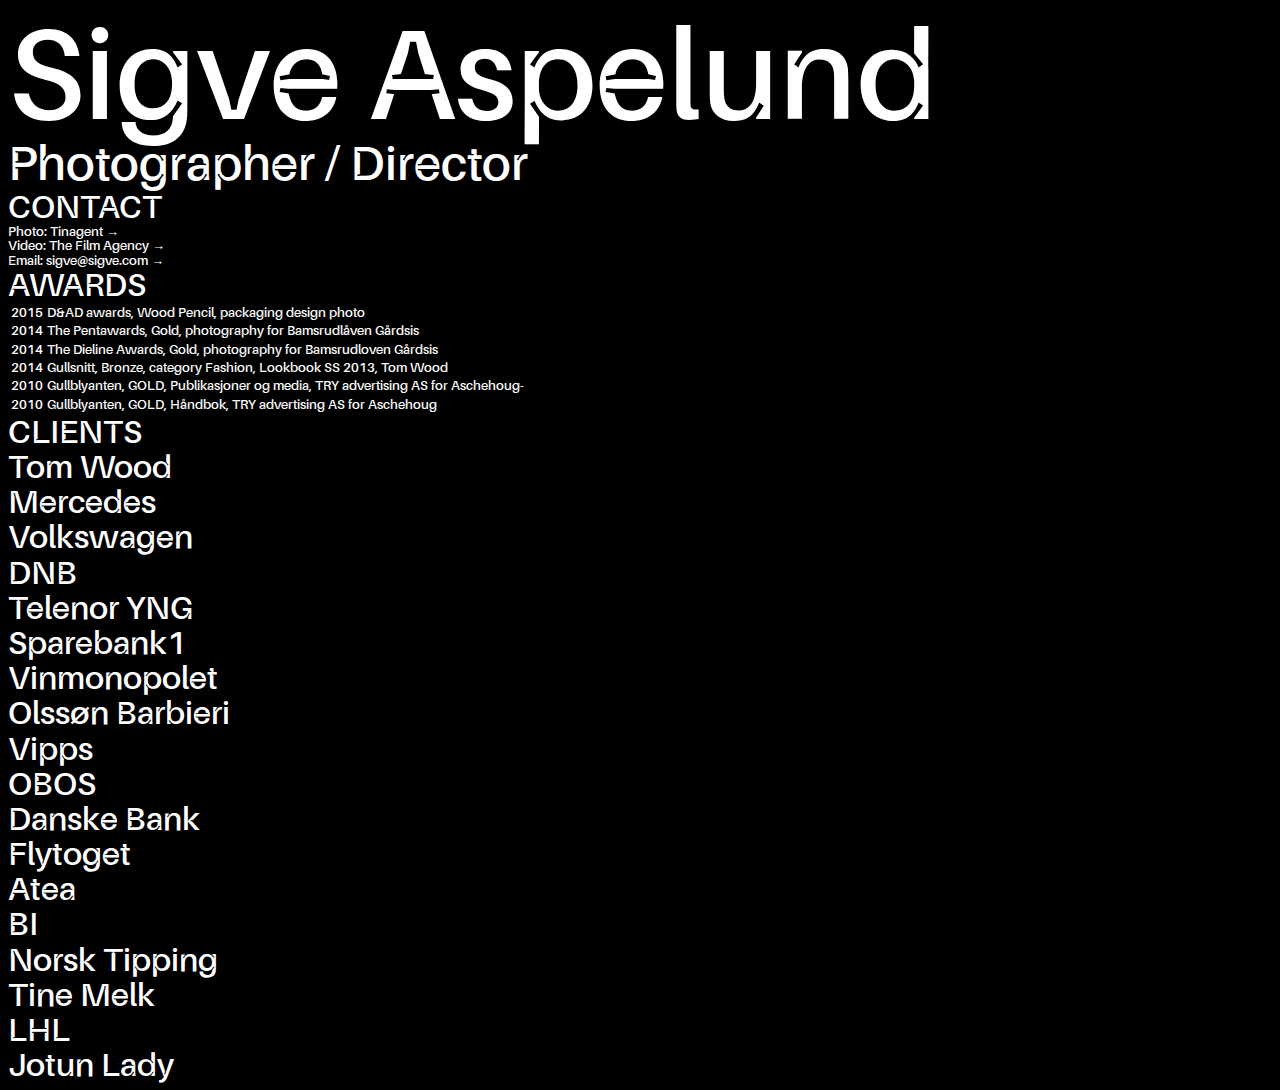
==== index.html @ e7cb619d "Style typography and margins" ====
<!DOCTYPE html>
<html lang="en" dir="ltr">
  <head>
    <meta charset="utf-8">
    <title>Sigve Aspelund • Photographer / Director</title>
    <link rel="stylesheet" href="assets/style.css" />
  </head>
  <body>
    <h1>Sigve Aspelund</h1>

    <h2>Photographer / Director</h2>

    <h3>Contact</h3>

    <ul>
      <li>
        <a target="_blank" rel="noreferrer noopener" href="https://tinagent.no/photographersdirectors/sigve-aspelund/bio">
          Photo: Tinagent
        </a>
      </li>

      <li>
        <a target="_blank" rel="noreferrer noopener" href="https://filmagencyoslo.no/sigve-aspelund/">
          Video: The Film Agency
        </a>
      </li>

      <li>
        <a href="mailto:sigve@sigve.com">
          Email: sigve@sigve.com
        </a>
      </li>
    </ul>

    <h3>Awards</h3>

    <table>
      <tbody>
        <tr>
          <td>2015</td>
          <td>D&AD awards, Wood Pencil, packaging design photo</td>
        </tr>
        <tr>
          <td>2014</td>
          <td>The Pentawards, Gold, photography for Bamsrudlåven Gårdsis</td>
        </tr>
        <tr>
          <td>2014</td>
          <td>The Dieline Awards, Gold, photography for Bamsrudloven Gårdsis</td>
        </tr>
        <tr>
          <td>2014</td>
          <td>Gullsnitt, Bronze, category Fashion, Lookbook SS 2013, Tom Wood</td>
        </tr>
        <tr>
          <td>2010</td>
          <td>Gullblyanten, GOLD, Publikasjoner og media, TRY advertising AS for Aschehoug-</td>
        </tr>
        <tr>
          <td>2010</td>
          <td>Gullblyanten, GOLD, Håndbok, TRY advertising AS for Aschehoug</td>
        </tr>
      </tbody>
    </table>

    <h3>Clients</h3>

    <ul class="client-list">
      <li>Tom Wood</li>
      <li>Mercedes</li>
      <li>Volkswagen</li>
      <li>DNB</li>
      <li>Telenor YNG</li>
      <li>Sparebank1</li>
      <li>Vinmonopolet</li>
      <li>Olssøn Barbieri</li>
      <li>Vipps</li>
      <li>OBOS</li>
      <li>Danske Bank</li>
      <li>Flytoget</li>
      <li>Atea</li>
      <li>BI</li>
      <li>Norsk Tipping</li>
      <li>Tine Melk</li>
      <li>LHL</li>
      <li>Jotun Lady</li>
    </ul>
  </body>
</html>
---- assets/style.css ----
@font-face {
  font-family: "Sigve Sans";
  src:
    url("SigveSans-SemiBold.woff2") format("woff2"),
    url("SigveSans-SemiBold.woff") format("woff");
  font-weight: 600;
}

body {
  background: black;
  color: white;
  font-family: "Sigve Sans", sans-serif;
  font-weight: 600;
  line-height: 1.1;
  font-size: 13px;
  -webkit-font-smoothing: antialiased;
}

h1,
h2,
h3,
ul {
  font-weight: 600;
  margin: 0;
}

h1 {
  font-size: 8rem;
  line-height: 1;
}

h2 {
  font-size: 3rem;
}

h3 {
  text-transform: uppercase;
  font-size: 2rem;
}

ul {
  list-style: none;
  padding: 0;
}

a {
  color: white;
  text-decoration: none;
}

table td {
  vertical-align: top;
}

a::after {
  content: " →";
}

.client-list {
  font-size: 2rem;
}
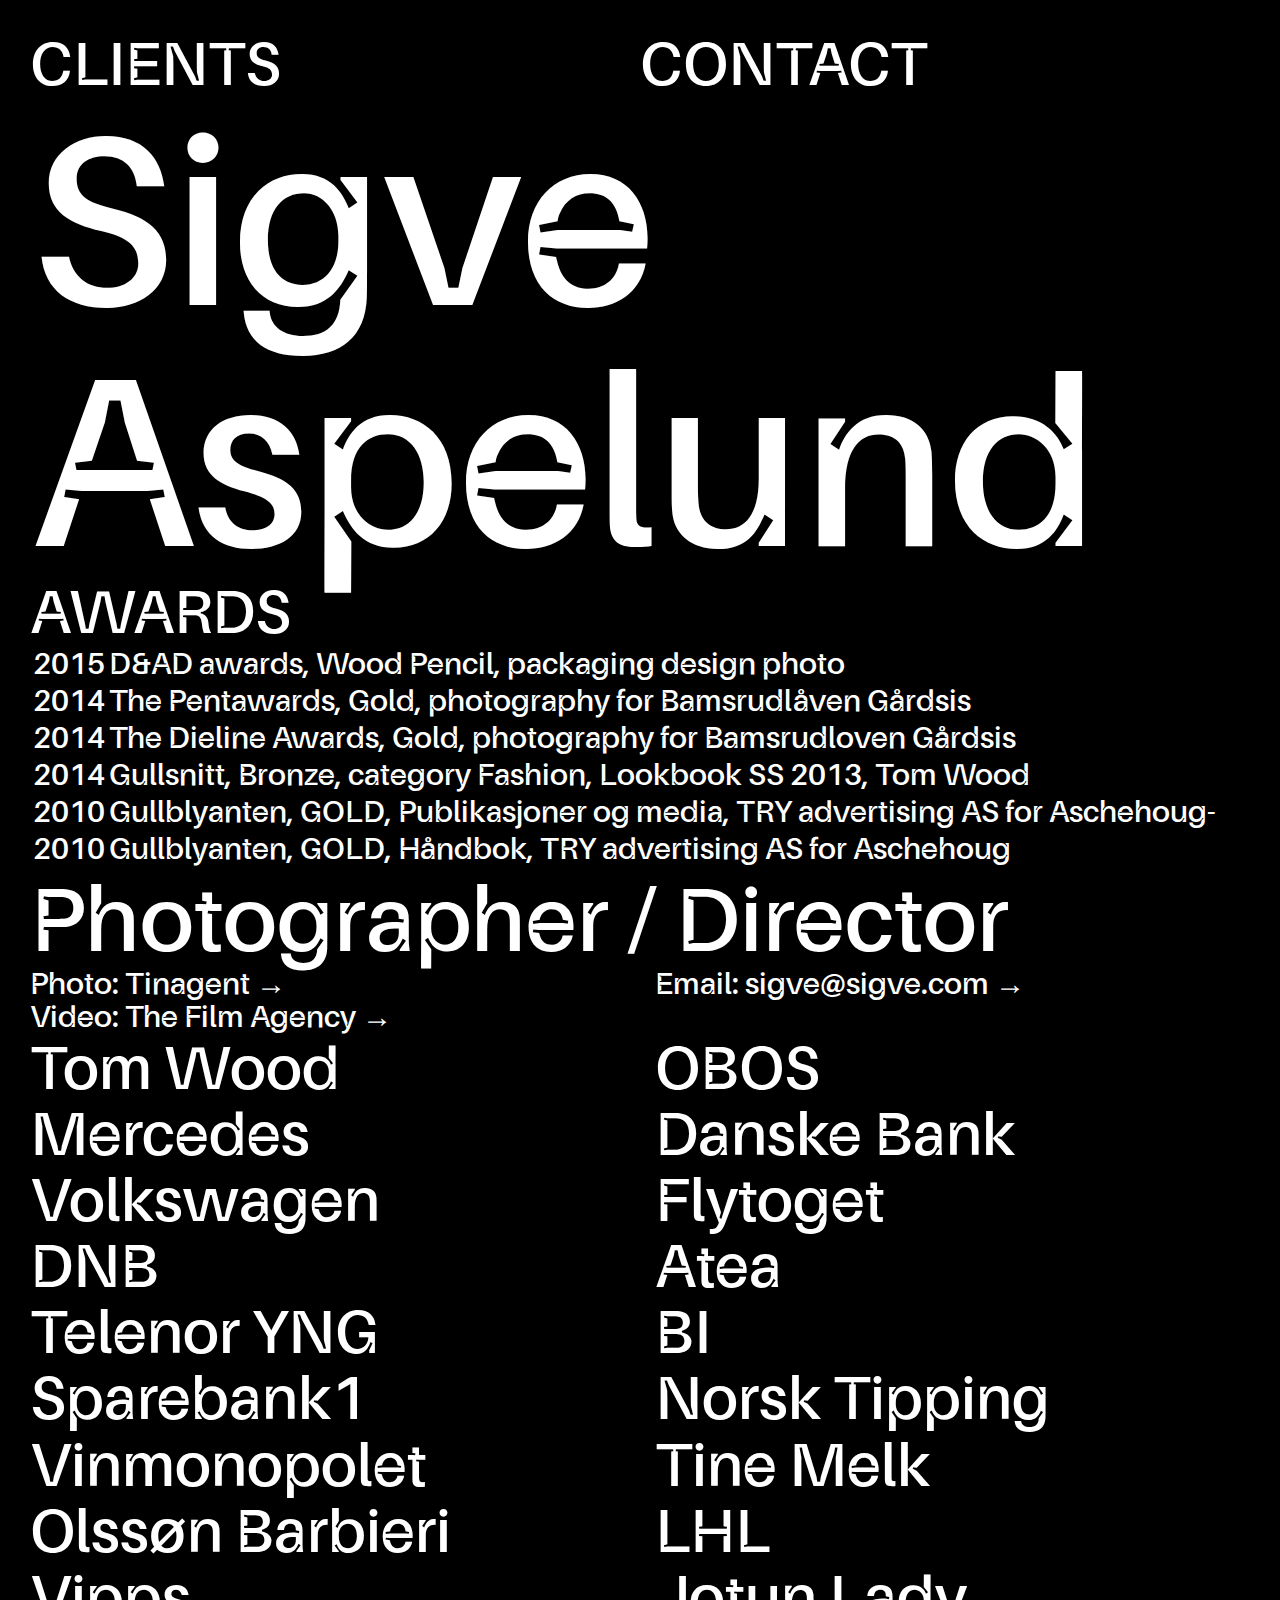
==== commit a65fc776: "Grid layout" ====
--- a/index.html
+++ b/index.html
@@ -6,13 +6,15 @@
     <link rel="stylesheet" href="assets/style.css" />
   </head>
   <body>
-    <h1>Sigve Aspelund</h1>
+    <h1>Sigve<br />Aspelund</h1>
 
     <h2>Photographer / Director</h2>
 
-    <h3>Contact</h3>
+    <h3 class="contact">
+      Contact
+    </h3>
 
-    <ul>
+    <ul class="contact">
       <li>
         <a target="_blank" rel="noreferrer noopener" href="https://tinagent.no/photographersdirectors/sigve-aspelund/bio">
           Photo: Tinagent
@@ -32,9 +34,11 @@
       </li>
     </ul>
 
-    <h3>Awards</h3>
+    <h3 class="awards">
+      Awards
+    </h3>
 
-    <table>
+    <table class="awards">
       <tbody>
         <tr>
           <td>2015</td>
@@ -63,9 +67,11 @@
       </tbody>
     </table>
 
-    <h3>Clients</h3>
+    <h3 class="clients">
+      Clients
+    </h3>
 
-    <ul class="client-list">
+    <ul class="clients">
       <li>Tom Wood</li>
       <li>Mercedes</li>
       <li>Volkswagen</li>
--- a/assets/style.css
+++ b/assets/style.css
@@ -14,6 +14,8 @@
   line-height: 1.1;
   font-size: 13px;
   -webkit-font-smoothing: antialiased;
+  display: grid;
+  grid-template-columns: 50% 50%;
 }
 
 h1,
@@ -23,6 +25,14 @@
   font-weight: 600;
   margin: 0;
 }
+
+/* h1,
+h2,
+h3,
+ul,
+table {
+  border: 1px solid white;
+} */
 
 h1 {
   font-size: 8rem;
@@ -56,6 +66,81 @@
   content: " →";
 }
 
-.client-list {
+ul.clients {
   font-size: 2rem;
 }
+
+/* @media (max-aspect-ratio: 1/1) { */
+body,
+html {
+  /* font-size: 1.4vh; */
+  font-size: 2.35vw;
+  height: 100%;
+  margin: 0;
+  padding: 0.5em;
+  box-sizing: border-box;
+  /* overflow: hidden; */
+}
+
+h3.clients {
+  grid-column-start: 1;
+  grid-column-end: 2;
+  grid-row-start: 1;
+  grid-row-end: 2;
+}
+
+h3.contact {
+  grid-column-start: 2;
+  grid-column-end: 3;
+  grid-row-start: 1;
+  grid-row-end: 2;
+}
+
+h1 {
+  grid-column-start: 1;
+  grid-column-end: 3;
+  grid-row-start: 2;
+  grid-row-end: 3;
+}
+
+h3.awards {
+  grid-column-start: 1;
+  grid-column-end: 3;
+  grid-row-start: 3;
+  grid-row-end: 4;
+}
+
+table.awards {
+  grid-column-start: 1;
+  grid-column-end: 3;
+  grid-row-start: 4;
+  grid-row-end: 5;
+  align-self: start;
+  justify-self: start;
+}
+
+h2 {
+  grid-column-start: 1;
+  grid-column-end: 3;
+  grid-row-start: 5;
+  grid-row-end: 6;
+}
+
+ul.contact {
+  grid-column-start: 1;
+  grid-column-end: 3;
+  grid-row-start: 6;
+  grid-row-end: 7;
+  columns: 2;
+  column-gap: 1rem;
+}
+
+ul.clients {
+  grid-column-start: 1;
+  grid-column-end: 3;
+  grid-row-start: 7;
+  grid-row-end: 8;
+  columns: 2;
+  column-gap: 1rem;
+}
+/* } */
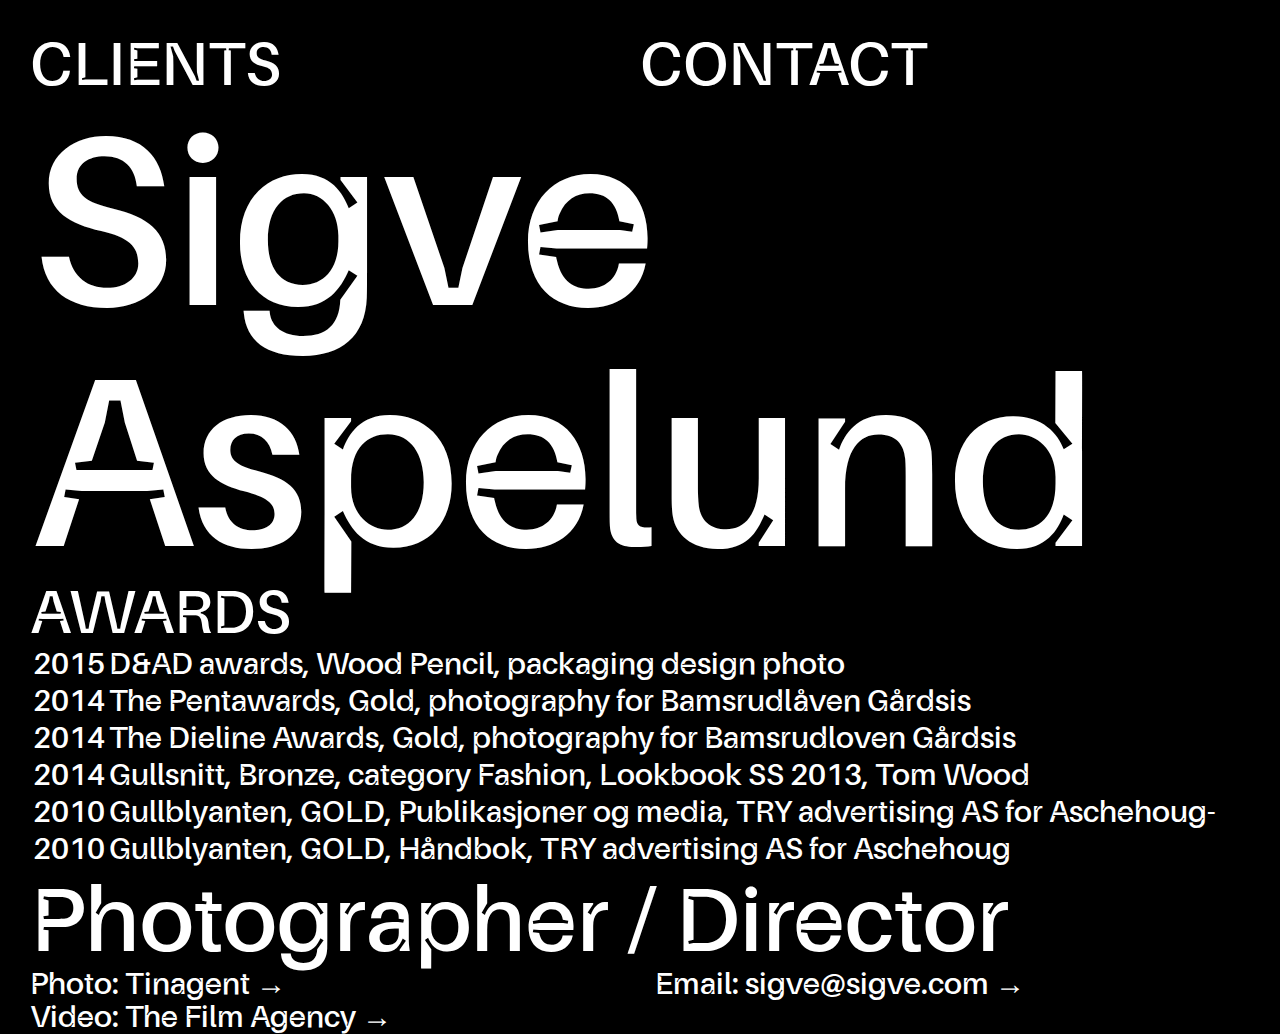
==== commit c00f88e4: "Client column trickery" ====
--- a/index.html
+++ b/index.html
@@ -71,25 +71,27 @@
       Clients
     </h3>
 
-    <ul class="clients">
-      <li>Tom Wood</li>
-      <li>Mercedes</li>
-      <li>Volkswagen</li>
-      <li>DNB</li>
-      <li>Telenor YNG</li>
-      <li>Sparebank1</li>
-      <li>Vinmonopolet</li>
-      <li>Olssøn Barbieri</li>
-      <li>Vipps</li>
-      <li>OBOS</li>
-      <li>Danske Bank</li>
-      <li>Flytoget</li>
-      <li>Atea</li>
-      <li>BI</li>
-      <li>Norsk Tipping</li>
-      <li>Tine Melk</li>
-      <li>LHL</li>
-      <li>Jotun Lady</li>
-    </ul>
+    <div class="clients-container">
+      <ul class="clients">
+        <li>Tom Wood</li>
+        <li>Mercedes</li>
+        <li>Volkswagen</li>
+        <li>DNB</li>
+        <li>Telenor YNG</li>
+        <li>Sparebank1</li>
+        <li>Vinmonopolet</li>
+        <li>Olssøn Barbieri</li>
+        <li>Vipps</li>
+        <li>OBOS</li>
+        <li>Danske Bank</li>
+        <li>Flytoget</li>
+        <li>Atea</li>
+        <li>BI</li>
+        <li>Norsk Tipping</li>
+        <li>Tine Melk</li>
+        <li>LHL</li>
+        <li>Jotun Lady</li>
+      </ul>
+    </div>
   </body>
 </html>
--- a/assets/style.css
+++ b/assets/style.css
@@ -66,8 +66,18 @@
   content: " →";
 }
 
+.clients-container {
+  overflow: hidden;
+}
+
 ul.clients {
+  width: 150%;
+  height: 100%;
+  max-height: 10em;
   font-size: 2rem;
+  columns: 3;
+  column-gap: 1rem;
+  column-fill: auto;
 }
 
 /* @media (max-aspect-ratio: 1/1) { */
@@ -135,12 +145,10 @@
   column-gap: 1rem;
 }
 
-ul.clients {
+.clients-container {
   grid-column-start: 1;
   grid-column-end: 3;
   grid-row-start: 7;
   grid-row-end: 8;
-  columns: 2;
-  column-gap: 1rem;
 }
 /* } */
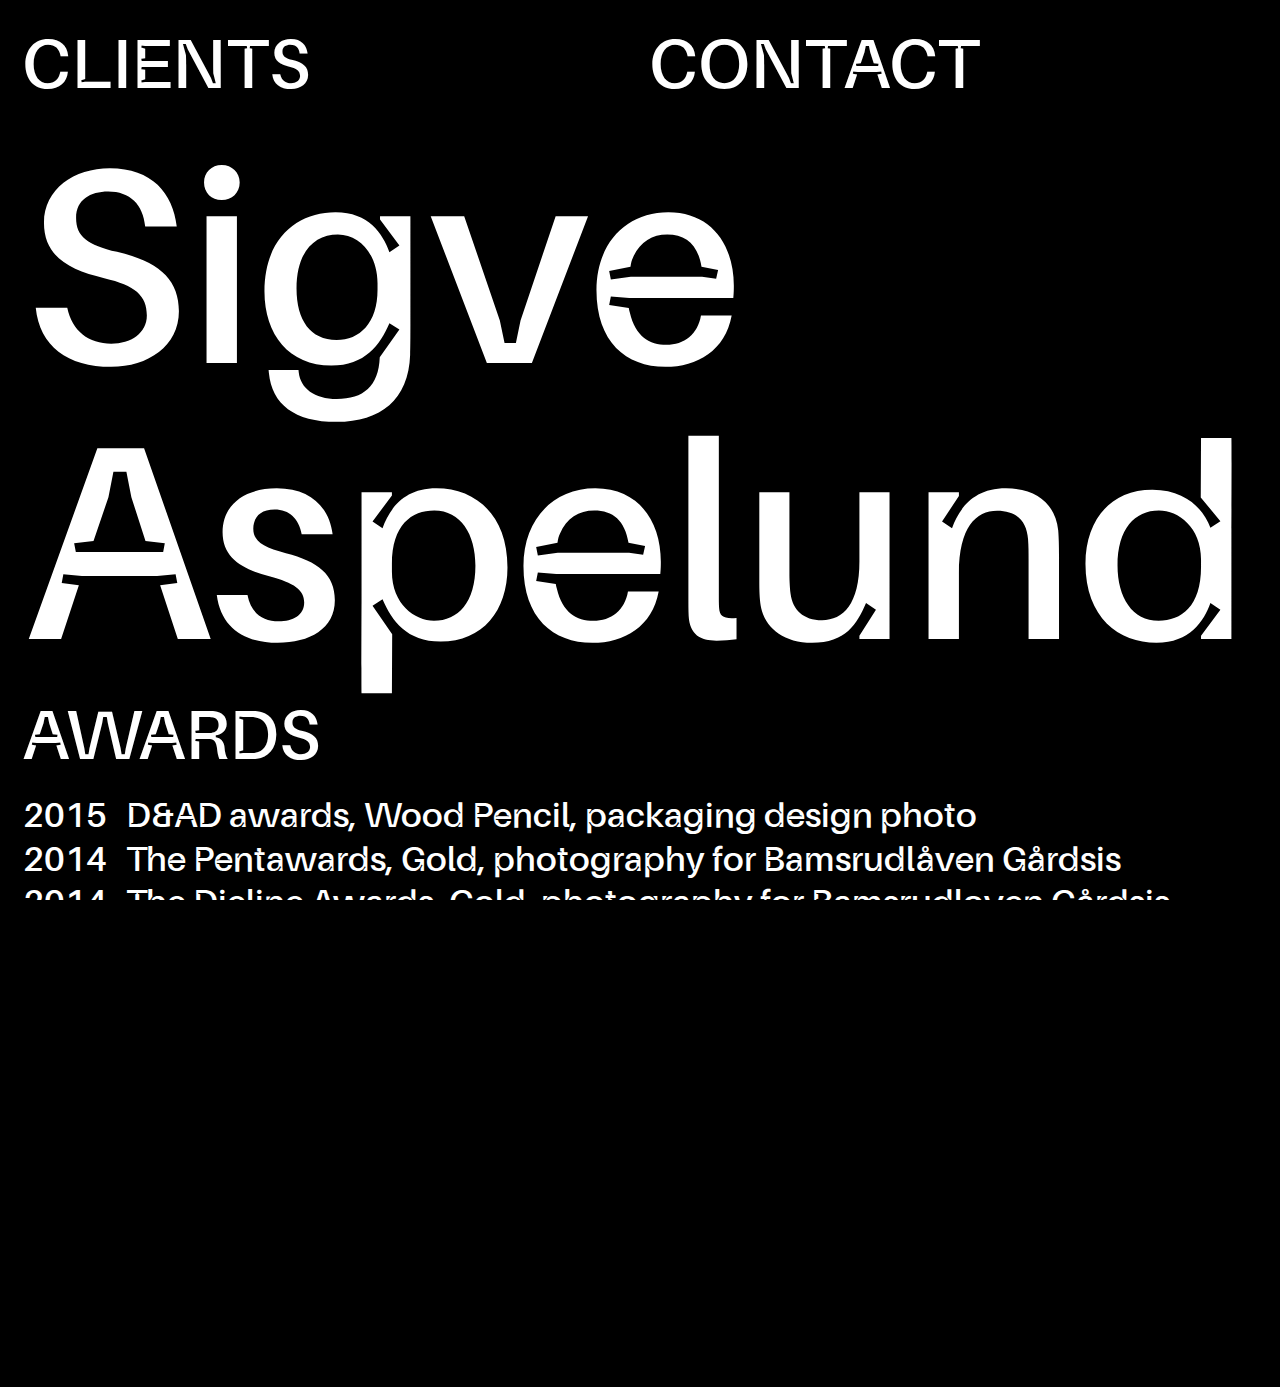
==== commit 734c8ba7: "Tweak layout" ====
--- a/index.html
+++ b/index.html
@@ -4,6 +4,8 @@
     <meta charset="utf-8">
     <title>Sigve Aspelund • Photographer / Director</title>
     <link rel="stylesheet" href="assets/style.css" />
+    <meta name="theme-color" content="#000">
+    <meta name="viewport" content="width=device-width, initial-scale=1">
   </head>
   <body>
     <h1>Sigve<br />Aspelund</h1>
@@ -58,11 +60,11 @@
         </tr>
         <tr>
           <td>2010</td>
-          <td>Gullblyanten, GOLD, Publikasjoner og media, TRY advertising AS for Aschehoug-</td>
+          <td>Gullblyanten, GOLD, Publikasjoner og media, TRY for Aschehoug</td>
         </tr>
         <tr>
           <td>2010</td>
-          <td>Gullblyanten, GOLD, Håndbok, TRY advertising AS for Aschehoug</td>
+          <td>Gullblyanten, GOLD, Håndbok, TRY for Aschehoug</td>
         </tr>
       </tbody>
     </table>
--- a/assets/style.css
+++ b/assets/style.css
@@ -11,11 +11,14 @@
   color: white;
   font-family: "Sigve Sans", sans-serif;
   font-weight: 600;
-  line-height: 1.1;
+  line-height: 1.2;
   font-size: 13px;
   -webkit-font-smoothing: antialiased;
+  padding: 0.4rem;
   display: grid;
   grid-template-columns: 50% 50%;
+  /* grid-template-rows: 0fr 1.5fr 0fr 1.5fr 0fr 1fr auto; */
+  grid-template-rows: 0fr 1fr 1fr 2fr 2fr 1fr auto;
 }
 
 h1,
@@ -26,13 +29,13 @@
   margin: 0;
 }
 
-/* h1,
+h1,
 h2,
 h3,
 ul,
 table {
-  border: 1px solid white;
-} */
+  margin: 0.25rem;
+}
 
 h1 {
   font-size: 8rem;
@@ -58,8 +61,17 @@
   text-decoration: none;
 }
 
+table {
+  border-collapse: collapse;
+}
+
 table td {
   vertical-align: top;
+  padding-right: 0.5rem;
+}
+
+table td:last-child {
+  padding-right: 0;
 }
 
 a::after {
@@ -68,6 +80,7 @@
 
 .clients-container {
   overflow: hidden;
+  padding-bottom: 2rem;
 }
 
 ul.clients {
@@ -83,13 +96,11 @@
 /* @media (max-aspect-ratio: 1/1) { */
 body,
 html {
-  /* font-size: 1.4vh; */
-  font-size: 2.35vw;
+  font-size: 2.7vw;
   height: 100%;
   margin: 0;
-  padding: 0.5em;
   box-sizing: border-box;
-  /* overflow: hidden; */
+  overflow: hidden;
 }
 
 h3.clients {
@@ -107,6 +118,7 @@
 }
 
 h1 {
+  align-self: start;
   grid-column-start: 1;
   grid-column-end: 3;
   grid-row-start: 2;
@@ -118,6 +130,7 @@
   grid-column-end: 3;
   grid-row-start: 3;
   grid-row-end: 4;
+  align-self: end;
 }
 
 table.awards {
@@ -134,6 +147,7 @@
   grid-column-end: 3;
   grid-row-start: 5;
   grid-row-end: 6;
+  align-self: end;
 }
 
 ul.contact {
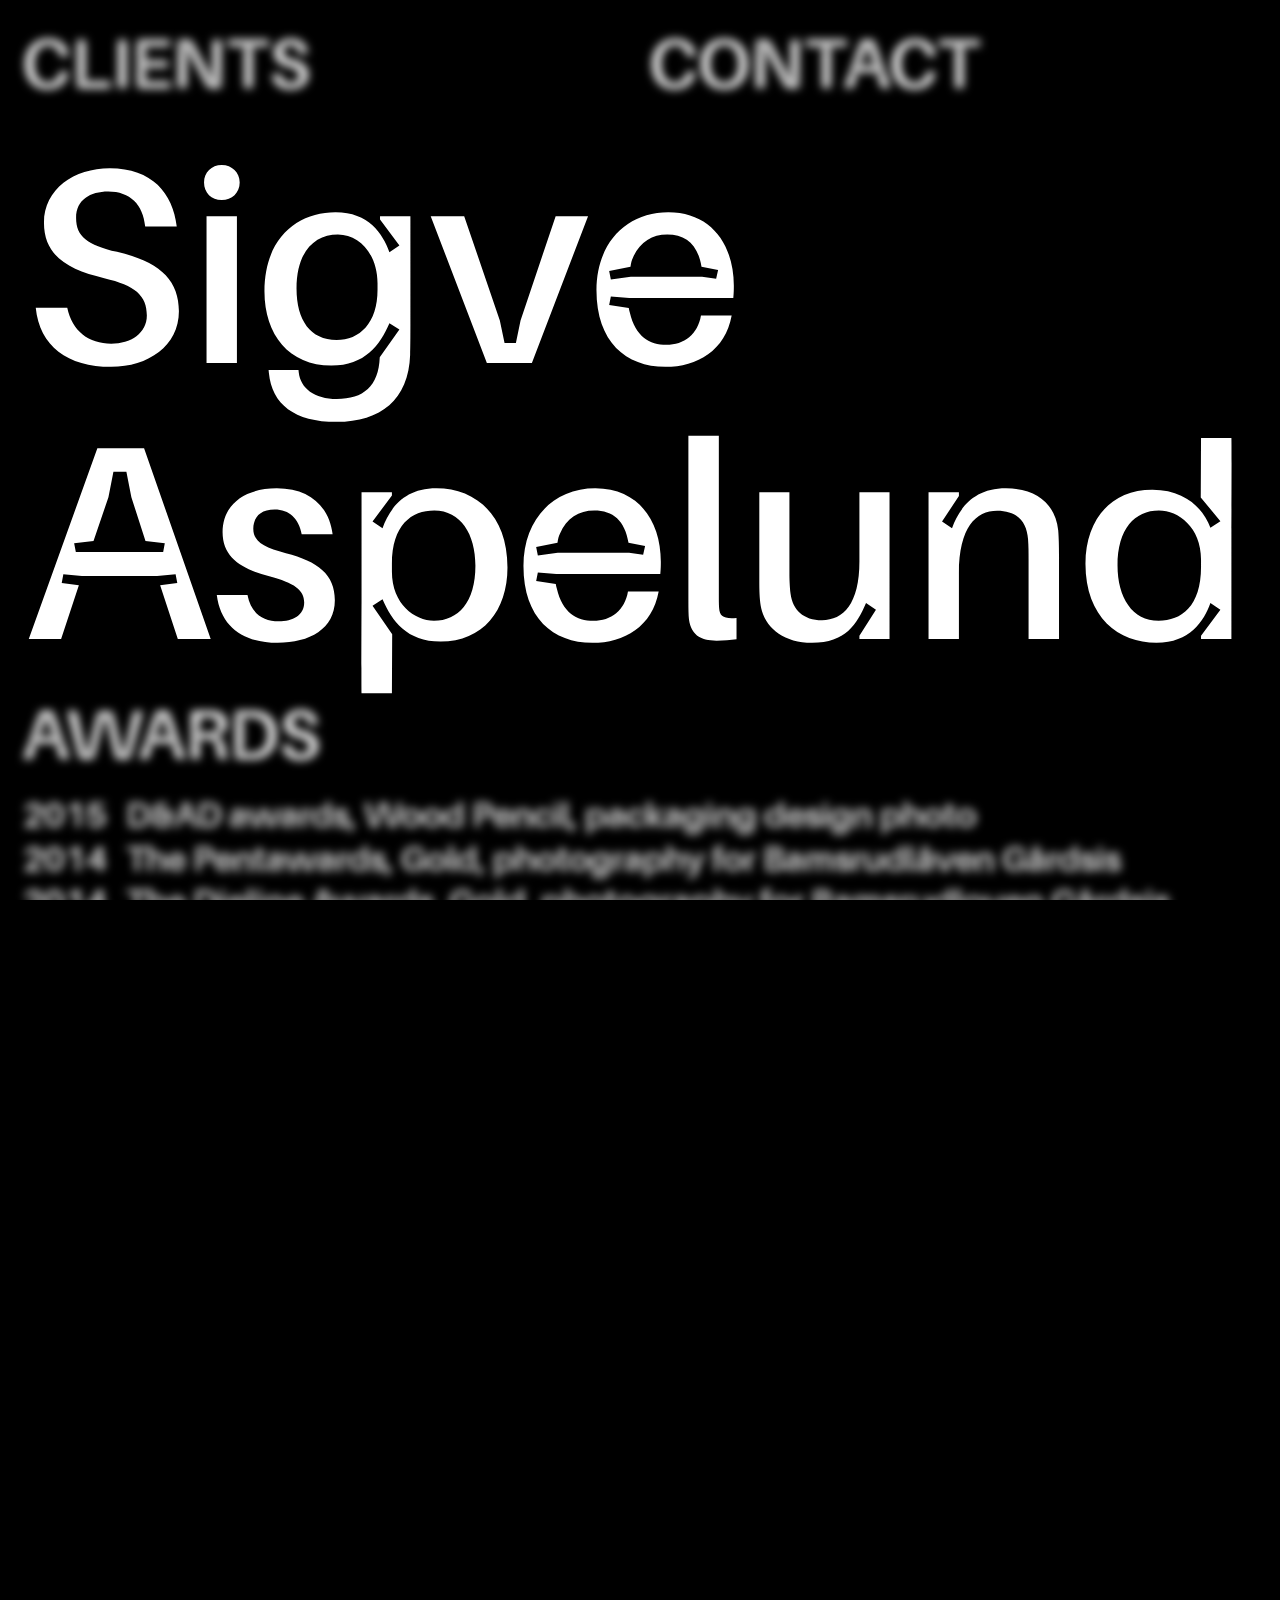
==== commit 17c84de1: "Add focus behaviour" ====
--- a/index.html
+++ b/index.html
@@ -8,92 +8,100 @@
     <meta name="viewport" content="width=device-width, initial-scale=1">
   </head>
   <body>
-    <h1>Sigve<br />Aspelund</h1>
+    <main>
+      <h1 data-depth="0">
+        Sigve<br />Aspelund
+      </h1>
 
-    <h2>Photographer / Director</h2>
+      <h2 data-depth="0">
+        Photographer / Director
+      </h2>
 
-    <h3 class="contact">
-      Contact
-    </h3>
+      <h3 class="contact" data-depth="0.33">
+        Contact
+      </h3>
 
-    <ul class="contact">
-      <li>
-        <a target="_blank" rel="noreferrer noopener" href="https://tinagent.no/photographersdirectors/sigve-aspelund/bio">
-          Photo: Tinagent
-        </a>
-      </li>
+      <ul class="contact" data-depth="0.33">
+        <li>
+          <a target="_blank" rel="noreferrer noopener" href="https://tinagent.no/photographersdirectors/sigve-aspelund/bio">
+            Photo: Tinagent
+          </a>
+        </li>
 
-      <li>
-        <a target="_blank" rel="noreferrer noopener" href="https://filmagencyoslo.no/sigve-aspelund/">
-          Video: The Film Agency
-        </a>
-      </li>
+        <li>
+          <a target="_blank" rel="noreferrer noopener" href="https://filmagencyoslo.no/sigve-aspelund/">
+            Video: The Film Agency
+          </a>
+        </li>
 
-      <li>
-        <a href="mailto:sigve@sigve.com">
-          Email: sigve@sigve.com
-        </a>
-      </li>
-    </ul>
+        <li>
+          <a href="mailto:sigve@sigve.com">
+            Email: sigve@sigve.com
+          </a>
+        </li>
+      </ul>
 
-    <h3 class="awards">
-      Awards
-    </h3>
+      <h3 class="clients" data-depth="0.66">
+        Clients
+      </h3>
 
-    <table class="awards">
-      <tbody>
-        <tr>
-          <td>2015</td>
-          <td>D&AD awards, Wood Pencil, packaging design photo</td>
-        </tr>
-        <tr>
-          <td>2014</td>
-          <td>The Pentawards, Gold, photography for Bamsrudlåven Gårdsis</td>
-        </tr>
-        <tr>
-          <td>2014</td>
-          <td>The Dieline Awards, Gold, photography for Bamsrudloven Gårdsis</td>
-        </tr>
-        <tr>
-          <td>2014</td>
-          <td>Gullsnitt, Bronze, category Fashion, Lookbook SS 2013, Tom Wood</td>
-        </tr>
-        <tr>
-          <td>2010</td>
-          <td>Gullblyanten, GOLD, Publikasjoner og media, TRY for Aschehoug</td>
-        </tr>
-        <tr>
-          <td>2010</td>
-          <td>Gullblyanten, GOLD, Håndbok, TRY for Aschehoug</td>
-        </tr>
-      </tbody>
-    </table>
+      <div class="clients-container" data-depth="0.66">
+        <ul class="clients">
+          <li>Tom Wood</li>
+          <li>Mercedes</li>
+          <li>Volkswagen</li>
+          <li>DNB</li>
+          <li>Telenor YNG</li>
+          <li>Sparebank1</li>
+          <li>Vinmonopolet</li>
+          <li>Olssøn Barbieri</li>
+          <li>Vipps</li>
+          <li>OBOS</li>
+          <li>Danske Bank</li>
+          <li>Flytoget</li>
+          <li>Atea</li>
+          <li>BI</li>
+          <li>Norsk Tipping</li>
+          <li>Tine Melk</li>
+          <li>LHL</li>
+          <li>Jotun Lady</li>
+        </ul>
+      </div>
 
-    <h3 class="clients">
-      Clients
-    </h3>
+      <h3 class="awards" data-depth="1">
+        Awards
+      </h3>
 
-    <div class="clients-container">
-      <ul class="clients">
-        <li>Tom Wood</li>
-        <li>Mercedes</li>
-        <li>Volkswagen</li>
-        <li>DNB</li>
-        <li>Telenor YNG</li>
-        <li>Sparebank1</li>
-        <li>Vinmonopolet</li>
-        <li>Olssøn Barbieri</li>
-        <li>Vipps</li>
-        <li>OBOS</li>
-        <li>Danske Bank</li>
-        <li>Flytoget</li>
-        <li>Atea</li>
-        <li>BI</li>
-        <li>Norsk Tipping</li>
-        <li>Tine Melk</li>
-        <li>LHL</li>
-        <li>Jotun Lady</li>
-      </ul>
-    </div>
+      <table class="awards" data-depth="1">
+        <tbody>
+          <tr>
+            <td>2015</td>
+            <td>D&AD awards, Wood Pencil, packaging design photo</td>
+          </tr>
+          <tr>
+            <td>2014</td>
+            <td>The Pentawards, Gold, photography for Bamsrudlåven Gårdsis</td>
+          </tr>
+          <tr>
+            <td>2014</td>
+            <td>The Dieline Awards, Gold, photography for Bamsrudloven Gårdsis</td>
+          </tr>
+          <tr>
+            <td>2014</td>
+            <td>Gullsnitt, Bronze, category Fashion, Lookbook SS 2013, Tom Wood</td>
+          </tr>
+          <tr>
+            <td>2010</td>
+            <td>Gullblyanten, GOLD, Publikasjoner og media, TRY for Aschehoug</td>
+          </tr>
+          <tr>
+            <td>2010</td>
+            <td>Gullblyanten, GOLD, Håndbok, TRY for Aschehoug</td>
+          </tr>
+        </tbody>
+      </table>
+    </main>
+
+    <script src="assets/focus.js"></script>
   </body>
 </html>
--- a/assets/style.css
+++ b/assets/style.css
@@ -14,11 +14,22 @@
   line-height: 1.2;
   font-size: 13px;
   -webkit-font-smoothing: antialiased;
+  margin: 0;
+  height: 300vh;
+}
+
+main {
+  position: fixed;
+  top: 0;
+  left: 0;
+  right: 0;
+  bottom: 0;
+  display: grid;
+  overflow: hidden;
+  grid-template-columns: 50% 50%;
+  grid-template-rows: 0fr 1fr 1fr 2fr 2fr 1fr auto;
   padding: 0.4rem;
-  display: grid;
-  grid-template-columns: 50% 50%;
-  /* grid-template-rows: 0fr 1.5fr 0fr 1.5fr 0fr 1fr auto; */
-  grid-template-rows: 0fr 1fr 1fr 2fr 2fr 1fr auto;
+  box-sizing: border-box;
 }
 
 h1,
@@ -97,10 +108,6 @@
 body,
 html {
   font-size: 2.7vw;
-  height: 100%;
-  margin: 0;
-  box-sizing: border-box;
-  overflow: hidden;
 }
 
 h3.clients {
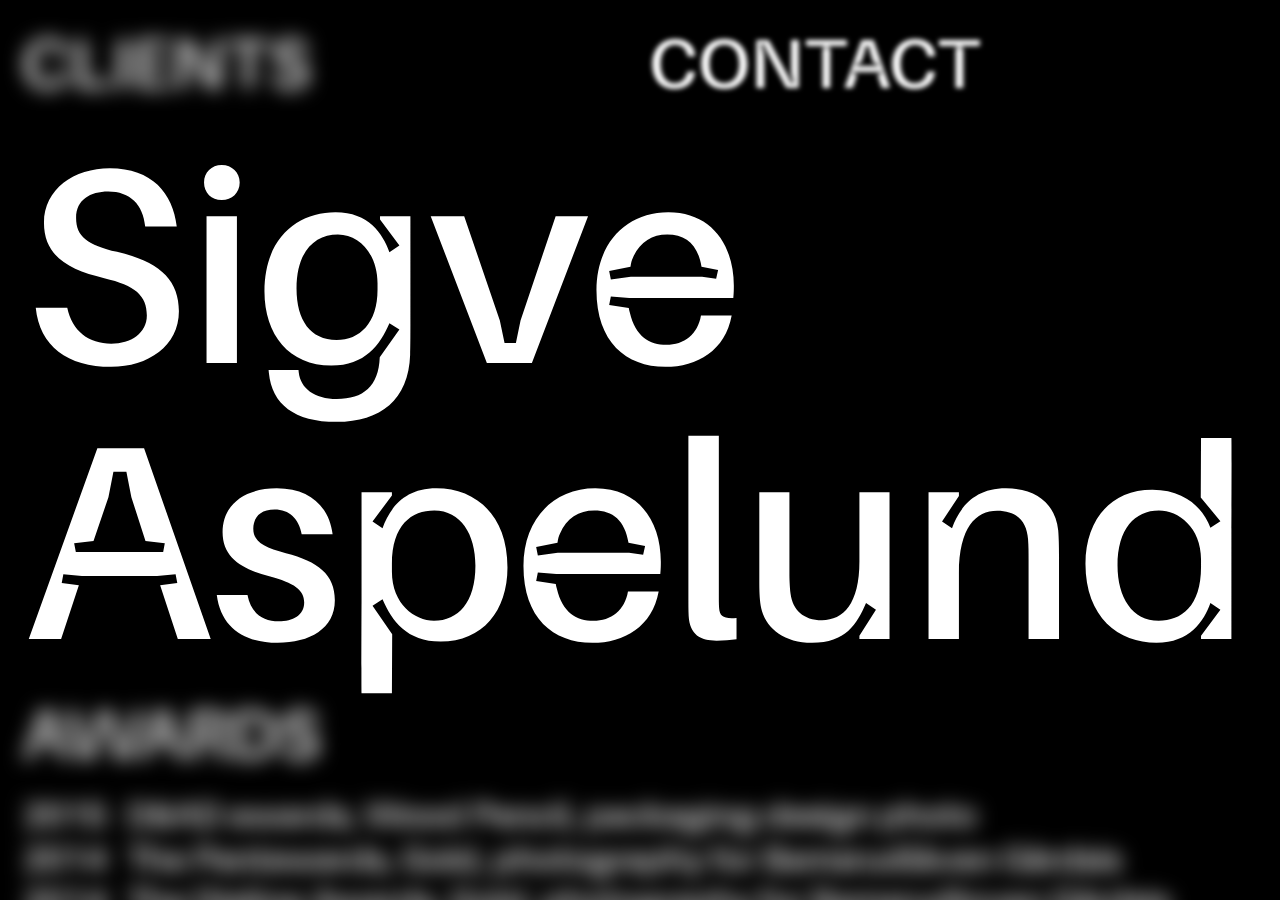
==== commit 11a88edf: "Scroll hack" ====
--- a/index.html
+++ b/index.html
@@ -8,99 +8,103 @@
     <meta name="viewport" content="width=device-width, initial-scale=1">
   </head>
   <body>
-    <main>
-      <h1 data-depth="0">
-        Sigve<br />Aspelund
-      </h1>
+    <div class="scroller">
+      <div class="spacer"></div>
 
-      <h2 data-depth="0">
-        Photographer / Director
-      </h2>
+      <main>
+        <h1 data-depth="0">
+          Sigve<br />Aspelund
+        </h1>
 
-      <h3 class="contact" data-depth="0.33">
-        Contact
-      </h3>
+        <h2 data-depth="0">
+          Photographer / Director
+        </h2>
 
-      <ul class="contact" data-depth="0.33">
-        <li>
-          <a target="_blank" rel="noreferrer noopener" href="https://tinagent.no/photographersdirectors/sigve-aspelund/bio">
-            Photo: Tinagent
-          </a>
-        </li>
+        <h3 class="contact" data-depth="0.33">
+          Contact
+        </h3>
 
-        <li>
-          <a target="_blank" rel="noreferrer noopener" href="https://filmagencyoslo.no/sigve-aspelund/">
-            Video: The Film Agency
-          </a>
-        </li>
+        <ul class="contact" data-depth="0.33">
+          <li>
+            <a target="_blank" rel="noreferrer noopener" href="https://tinagent.no/photographersdirectors/sigve-aspelund/bio">
+              Photo: Tinagent
+            </a>
+          </li>
 
-        <li>
-          <a href="mailto:sigve@sigve.com">
-            Email: sigve@sigve.com
-          </a>
-        </li>
-      </ul>
+          <li>
+            <a target="_blank" rel="noreferrer noopener" href="https://filmagencyoslo.no/sigve-aspelund/">
+              Video: The Film Agency
+            </a>
+          </li>
 
-      <h3 class="clients" data-depth="0.66">
-        Clients
-      </h3>
+          <li>
+            <a href="mailto:sigve@sigve.com">
+              Email: sigve@sigve.com
+            </a>
+          </li>
+        </ul>
 
-      <div class="clients-container" data-depth="0.66">
-        <ul class="clients">
-          <li>Tom Wood</li>
-          <li>Mercedes</li>
-          <li>Volkswagen</li>
-          <li>DNB</li>
-          <li>Telenor YNG</li>
-          <li>Sparebank1</li>
-          <li>Vinmonopolet</li>
-          <li>Olssøn Barbieri</li>
-          <li>Vipps</li>
-          <li>OBOS</li>
-          <li>Danske Bank</li>
-          <li>Flytoget</li>
-          <li>Atea</li>
-          <li>BI</li>
-          <li>Norsk Tipping</li>
-          <li>Tine Melk</li>
-          <li>LHL</li>
-          <li>Jotun Lady</li>
-        </ul>
-      </div>
+        <h3 class="clients" data-depth="0.66">
+          Clients
+        </h3>
 
-      <h3 class="awards" data-depth="1">
-        Awards
-      </h3>
+        <div class="clients-container" data-depth="0.66">
+          <ul class="clients">
+            <li>Tom Wood</li>
+            <li>Mercedes</li>
+            <li>Volkswagen</li>
+            <li>DNB</li>
+            <li>Telenor YNG</li>
+            <li>Sparebank1</li>
+            <li>Vinmonopolet</li>
+            <li>Olssøn Barbieri</li>
+            <li>Vipps</li>
+            <li>OBOS</li>
+            <li>Danske Bank</li>
+            <li>Flytoget</li>
+            <li>Atea</li>
+            <li>BI</li>
+            <li>Norsk Tipping</li>
+            <li>Tine Melk</li>
+            <li>LHL</li>
+            <li>Jotun Lady</li>
+          </ul>
+        </div>
 
-      <table class="awards" data-depth="1">
-        <tbody>
-          <tr>
-            <td>2015</td>
-            <td>D&AD awards, Wood Pencil, packaging design photo</td>
-          </tr>
-          <tr>
-            <td>2014</td>
-            <td>The Pentawards, Gold, photography for Bamsrudlåven Gårdsis</td>
-          </tr>
-          <tr>
-            <td>2014</td>
-            <td>The Dieline Awards, Gold, photography for Bamsrudloven Gårdsis</td>
-          </tr>
-          <tr>
-            <td>2014</td>
-            <td>Gullsnitt, Bronze, category Fashion, Lookbook SS 2013, Tom Wood</td>
-          </tr>
-          <tr>
-            <td>2010</td>
-            <td>Gullblyanten, GOLD, Publikasjoner og media, TRY for Aschehoug</td>
-          </tr>
-          <tr>
-            <td>2010</td>
-            <td>Gullblyanten, GOLD, Håndbok, TRY for Aschehoug</td>
-          </tr>
-        </tbody>
-      </table>
-    </main>
+        <h3 class="awards" data-depth="1">
+          Awards
+        </h3>
+
+        <table class="awards" data-depth="1">
+          <tbody>
+            <tr>
+              <td>2015</td>
+              <td>D&AD awards, Wood Pencil, packaging design photo</td>
+            </tr>
+            <tr>
+              <td>2014</td>
+              <td>The Pentawards, Gold, photography for Bamsrudlåven Gårdsis</td>
+            </tr>
+            <tr>
+              <td>2014</td>
+              <td>The Dieline Awards, Gold, photography for Bamsrudloven Gårdsis</td>
+            </tr>
+            <tr>
+              <td>2014</td>
+              <td>Gullsnitt, Bronze, category Fashion, Lookbook SS 2013, Tom Wood</td>
+            </tr>
+            <tr>
+              <td>2010</td>
+              <td>Gullblyanten, GOLD, Publikasjoner og media, TRY for Aschehoug</td>
+            </tr>
+            <tr>
+              <td>2010</td>
+              <td>Gullblyanten, GOLD, Håndbok, TRY for Aschehoug</td>
+            </tr>
+          </tbody>
+        </table>
+      </main>
+    </div>
 
     <script src="assets/focus.js"></script>
   </body>
--- a/assets/style.css
+++ b/assets/style.css
@@ -15,7 +15,17 @@
   font-size: 13px;
   -webkit-font-smoothing: antialiased;
   margin: 0;
-  height: 300vh;
+  overflow: hidden;
+}
+
+.scroller {
+  overflow: auto;
+  -webkit-overflow-scrolling: touch;
+  height: 500px;
+}
+
+.spacer {
+  height: 2000px;
 }
 
 main {
@@ -30,6 +40,7 @@
   grid-template-rows: 0fr 1fr 1fr 2fr 2fr 1fr auto;
   padding: 0.4rem;
   box-sizing: border-box;
+  pointer-events: none;
 }
 
 h1,
@@ -70,6 +81,7 @@
 a {
   color: white;
   text-decoration: none;
+  pointer-events: auto;
 }
 
 table {
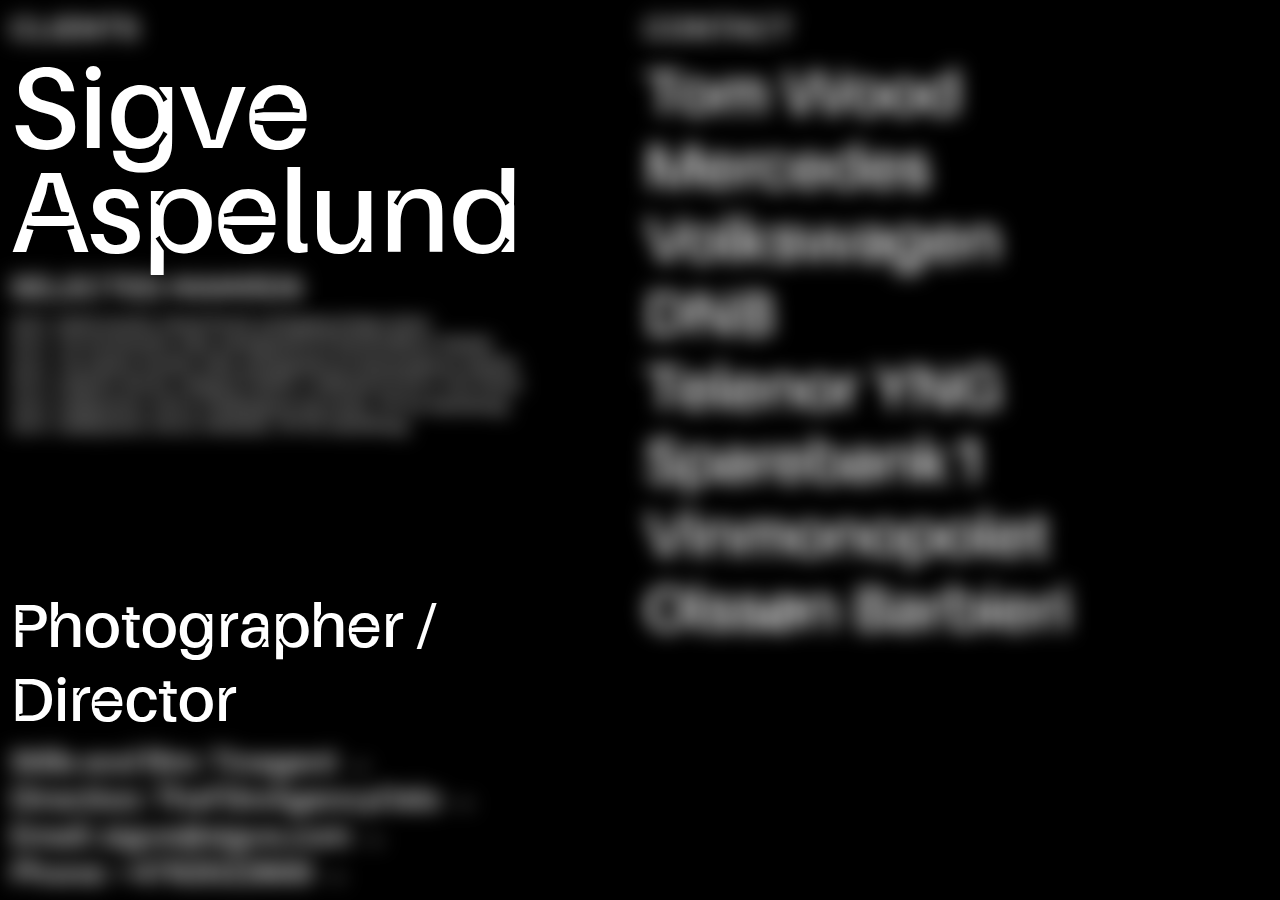
==== commit 5b9543ff: "Change wording in contact and awards heading" ====
--- a/index.html
+++ b/index.html
@@ -27,19 +27,25 @@
         <ul class="contact" data-depth="0.33">
           <li>
             <a target="_blank" rel="noreferrer noopener" href="https://tinagent.no/photographersdirectors/sigve-aspelund/bio">
-              Photo: Tinagent
+              Stills and film: Tinagent
             </a>
           </li>
 
           <li>
             <a target="_blank" rel="noreferrer noopener" href="https://filmagencyoslo.no/sigve-aspelund/">
-              Video: The Film Agency
+              Direction: TheFilmAgencyOslo
             </a>
           </li>
 
           <li>
             <a href="mailto:sigve@sigve.com">
               Email: sigve@sigve.com
+            </a>
+          </li>
+
+          <li>
+            <a href="tel:+4792022600">
+              Phone: +4792022600
             </a>
           </li>
         </ul>
@@ -72,7 +78,7 @@
         </div>
 
         <h3 class="awards" data-depth="1">
-          Awards
+          Selected awards
         </h3>
 
         <table class="awards" data-depth="1">
--- a/assets/style.css
+++ b/assets/style.css
@@ -12,7 +12,6 @@
   font-family: "Sigve Sans", sans-serif;
   font-weight: 600;
   line-height: 1.2;
-  font-size: 13px;
   -webkit-font-smoothing: antialiased;
   margin: 0;
   overflow: hidden;
@@ -38,6 +37,7 @@
   overflow: hidden;
   grid-template-columns: 50% 50%;
   grid-template-rows: 0fr 1fr 1fr 2fr 2fr 1fr auto;
+  max-height: 100%;
   padding: 0.4rem;
   box-sizing: border-box;
   pointer-events: none;
@@ -60,17 +60,17 @@
 }
 
 h1 {
-  font-size: 8rem;
-  line-height: 1;
-}
-
-h2 {
-  font-size: 3rem;
+  font-size: 7.5rem;
+  line-height: 0.9;
+}
+
+h2,
+h3 {
+  font-size: 2rem;
 }
 
 h3 {
   text-transform: uppercase;
-  font-size: 2rem;
 }
 
 ul {
@@ -82,6 +82,10 @@
   color: white;
   text-decoration: none;
   pointer-events: auto;
+}
+
+a:hover {
+  text-decoration: underline;
 }
 
 table {
@@ -116,72 +120,168 @@
   column-fill: auto;
 }
 
-/* @media (max-aspect-ratio: 1/1) { */
-body,
-html {
-  font-size: 2.7vw;
-}
-
-h3.clients {
-  grid-column-start: 1;
-  grid-column-end: 2;
-  grid-row-start: 1;
-  grid-row-end: 2;
-}
-
-h3.contact {
-  grid-column-start: 2;
-  grid-column-end: 3;
-  grid-row-start: 1;
-  grid-row-end: 2;
-}
-
-h1 {
-  align-self: start;
-  grid-column-start: 1;
-  grid-column-end: 3;
-  grid-row-start: 2;
-  grid-row-end: 3;
-}
-
-h3.awards {
-  grid-column-start: 1;
-  grid-column-end: 3;
-  grid-row-start: 3;
-  grid-row-end: 4;
-  align-self: end;
-}
-
-table.awards {
-  grid-column-start: 1;
-  grid-column-end: 3;
-  grid-row-start: 4;
-  grid-row-end: 5;
-  align-self: start;
-  justify-self: start;
-}
-
-h2 {
-  grid-column-start: 1;
-  grid-column-end: 3;
-  grid-row-start: 5;
-  grid-row-end: 6;
-  align-self: end;
-}
-
 ul.contact {
-  grid-column-start: 1;
-  grid-column-end: 3;
-  grid-row-start: 6;
-  grid-row-end: 7;
-  columns: 2;
-  column-gap: 1rem;
-}
-
-.clients-container {
-  grid-column-start: 1;
-  grid-column-end: 3;
-  grid-row-start: 7;
-  grid-row-end: 8;
-}
-/* } */
+  font-size: 2rem;
+}
+
+*[data-depth] {
+  will-change: transform;
+}
+
+@media (max-aspect-ratio: 3/4) {
+  body,
+  html {
+    font-size: 2.7vw;
+  }
+
+  h3.clients {
+    grid-column-start: 1;
+    grid-column-end: 2;
+    grid-row-start: 1;
+    grid-row-end: 2;
+  }
+
+  h3.contact {
+    grid-column-start: 2;
+    grid-column-end: 3;
+    grid-row-start: 1;
+    grid-row-end: 2;
+  }
+
+  h1 {
+    align-self: start;
+    grid-column-start: 1;
+    grid-column-end: 3;
+    grid-row-start: 2;
+    grid-row-end: 3;
+  }
+
+  h3.awards {
+    grid-column-start: 1;
+    grid-column-end: 3;
+    grid-row-start: 3;
+    grid-row-end: 4;
+    align-self: end;
+  }
+
+  table.awards {
+    grid-column-start: 1;
+    grid-column-end: 3;
+    grid-row-start: 4;
+    grid-row-end: 5;
+    align-self: start;
+    justify-self: start;
+  }
+
+  h2 {
+    grid-column-start: 1;
+    grid-column-end: 3;
+    grid-row-start: 5;
+    grid-row-end: 6;
+    align-self: end;
+  }
+
+  ul.contact {
+    grid-column-start: 1;
+    grid-column-end: 3;
+    grid-row-start: 6;
+    grid-row-end: 7;
+  }
+
+  .clients-container {
+    grid-column-start: 1;
+    grid-column-end: 3;
+    grid-row-start: 7;
+    grid-row-end: 8;
+  }
+}
+
+@media (min-aspect-ratio: 3/4) {
+  body,
+  html {
+    font-size: 1.2vw;
+  }
+
+  main {
+    grid-template-rows: 0fr 1fr 0fr 2fr 2fr 1fr auto;
+  }
+
+  h2 {
+    font-size: 4rem;
+  }
+
+  h3.clients {
+    grid-column-start: 1;
+    grid-column-end: 2;
+    grid-row-start: 1;
+    grid-row-end: 2;
+  }
+
+  h3.contact {
+    grid-column-start: 2;
+    grid-column-end: 3;
+    grid-row-start: 1;
+    grid-row-end: 2;
+  }
+
+  h1 {
+    align-self: start;
+    grid-column-start: 1;
+    grid-column-end: 2;
+    grid-row-start: 2;
+    grid-row-end: 3;
+  }
+
+  h3.awards {
+    grid-column-start: 1;
+    grid-column-end: 2;
+    grid-row-start: 3;
+    grid-row-end: 4;
+    align-self: end;
+  }
+
+  table.awards {
+    grid-column-start: 1;
+    grid-column-end: 2;
+    grid-row-start: 4;
+    grid-row-end: 5;
+    align-self: start;
+    justify-self: start;
+  }
+
+  h2 {
+    grid-column-start: 1;
+    grid-column-end: 2;
+    grid-row-start: 5;
+    grid-row-end: 6;
+    align-self: end;
+  }
+
+  ul.contact {
+    grid-column-start: 1;
+    grid-column-end: 2;
+    grid-row-start: 6;
+    grid-row-end: 7;
+  }
+
+  .clients-container {
+    grid-column-start: 2;
+    grid-column-end: 3;
+    grid-row-start: 2;
+    grid-row-end: 7;
+  }
+
+  ul.clients {
+    font-size: 4rem;
+    columns: 2;
+    width: 200%;
+  }
+}
+
+@media (min-aspect-ratio: 7/4) {
+  body,
+  html {
+    /* font-size: 1.2vw; */
+    font-size: 2vh;
+  }
+}
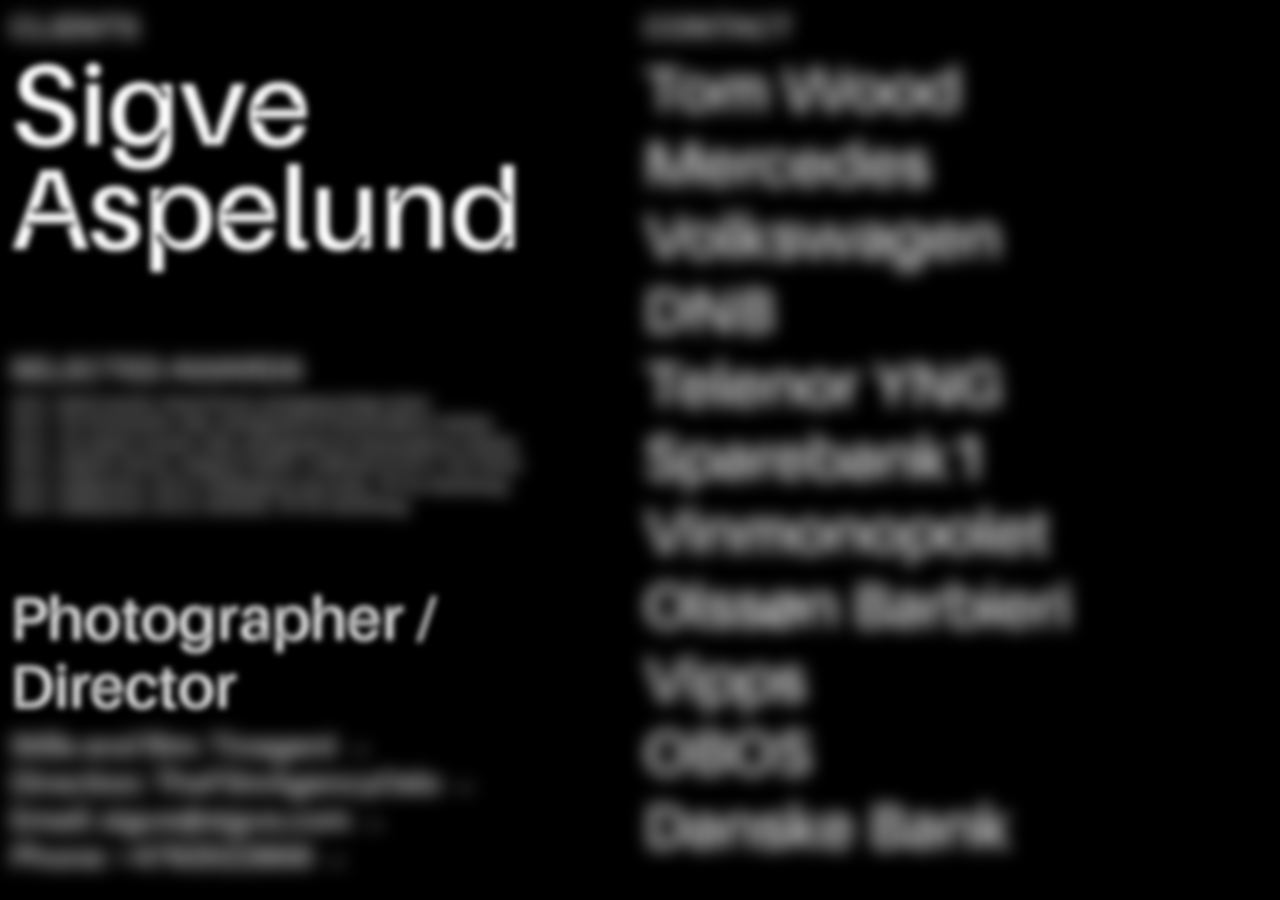
==== commit 52ef3a81: "Add focus (scroll) animation on load" ====
--- a/index.html
+++ b/index.html
@@ -12,19 +12,19 @@
       <div class="spacer"></div>
 
       <main>
-        <h1 data-depth="0">
+        <h1 data-depth="0.25">
           Sigve<br />Aspelund
         </h1>
 
-        <h2 data-depth="0">
+        <h2 data-depth="0.25">
           Photographer / Director
         </h2>
 
-        <h3 class="contact" data-depth="0.33">
+        <h3 class="contact" data-depth="0.5">
           Contact
         </h3>
 
-        <ul class="contact" data-depth="0.33">
+        <ul class="contact" data-depth="0.5">
           <li>
             <a target="_blank" rel="noreferrer noopener" href="https://tinagent.no/photographersdirectors/sigve-aspelund/bio">
               Stills and film: Tinagent
@@ -50,11 +50,11 @@
           </li>
         </ul>
 
-        <h3 class="clients" data-depth="0.66">
+        <h3 class="clients" data-depth="0.75">
           Clients
         </h3>
 
-        <div class="clients-container" data-depth="0.66">
+        <div class="clients-container" data-depth="0.75">
           <ul class="clients">
             <li>Tom Wood</li>
             <li>Mercedes</li>
--- a/assets/style.css
+++ b/assets/style.css
@@ -36,7 +36,7 @@
   display: grid;
   overflow: hidden;
   grid-template-columns: 50% 50%;
-  grid-template-rows: 0fr 1fr 1fr 2fr 2fr 1fr auto;
+  grid-template-rows: 0.8fr 1fr 1fr 1fr 1fr 1fr auto;
   max-height: 100%;
   padding: 0.4rem;
   box-sizing: border-box;
@@ -67,6 +67,7 @@
 h2,
 h3 {
   font-size: 2rem;
+  line-height: 1.1;
 }
 
 h3 {
@@ -107,7 +108,7 @@
 
 .clients-container {
   overflow: hidden;
-  padding-bottom: 2rem;
+  padding-bottom: 1rem;
 }
 
 ul.clients {
@@ -128,6 +129,7 @@
   will-change: transform;
 }
 
+/* Single-column format */
 @media (max-aspect-ratio: 3/4) {
   body,
   html {
@@ -196,6 +198,7 @@
   }
 }
 
+/* Two-column format */
 @media (min-aspect-ratio: 3/4) {
   body,
   html {
@@ -203,11 +206,13 @@
   }
 
   main {
-    grid-template-rows: 0fr 1fr 0fr 2fr 2fr 1fr auto;
+    /*grid-template-rows: 0fr 1fr 1fr 1.5fr 1fr 1fr auto;*/
+    grid-template-rows: 0fr 1fr 1fr 1.5fr 1fr;
   }
 
   h2 {
     font-size: 4rem;
+    padding-right: 1em;
   }
 
   h3.clients {
@@ -262,6 +267,7 @@
     grid-column-end: 2;
     grid-row-start: 6;
     grid-row-end: 7;
+    padding-bottom: 1rem;
   }
 
   .clients-container {
@@ -275,9 +281,11 @@
     font-size: 4rem;
     columns: 2;
     width: 200%;
-  }
-}
-
+    max-height: none;
+  }
+}
+
+/* Two-column wide format */
 @media (min-aspect-ratio: 7/4) {
   body,
   html {
